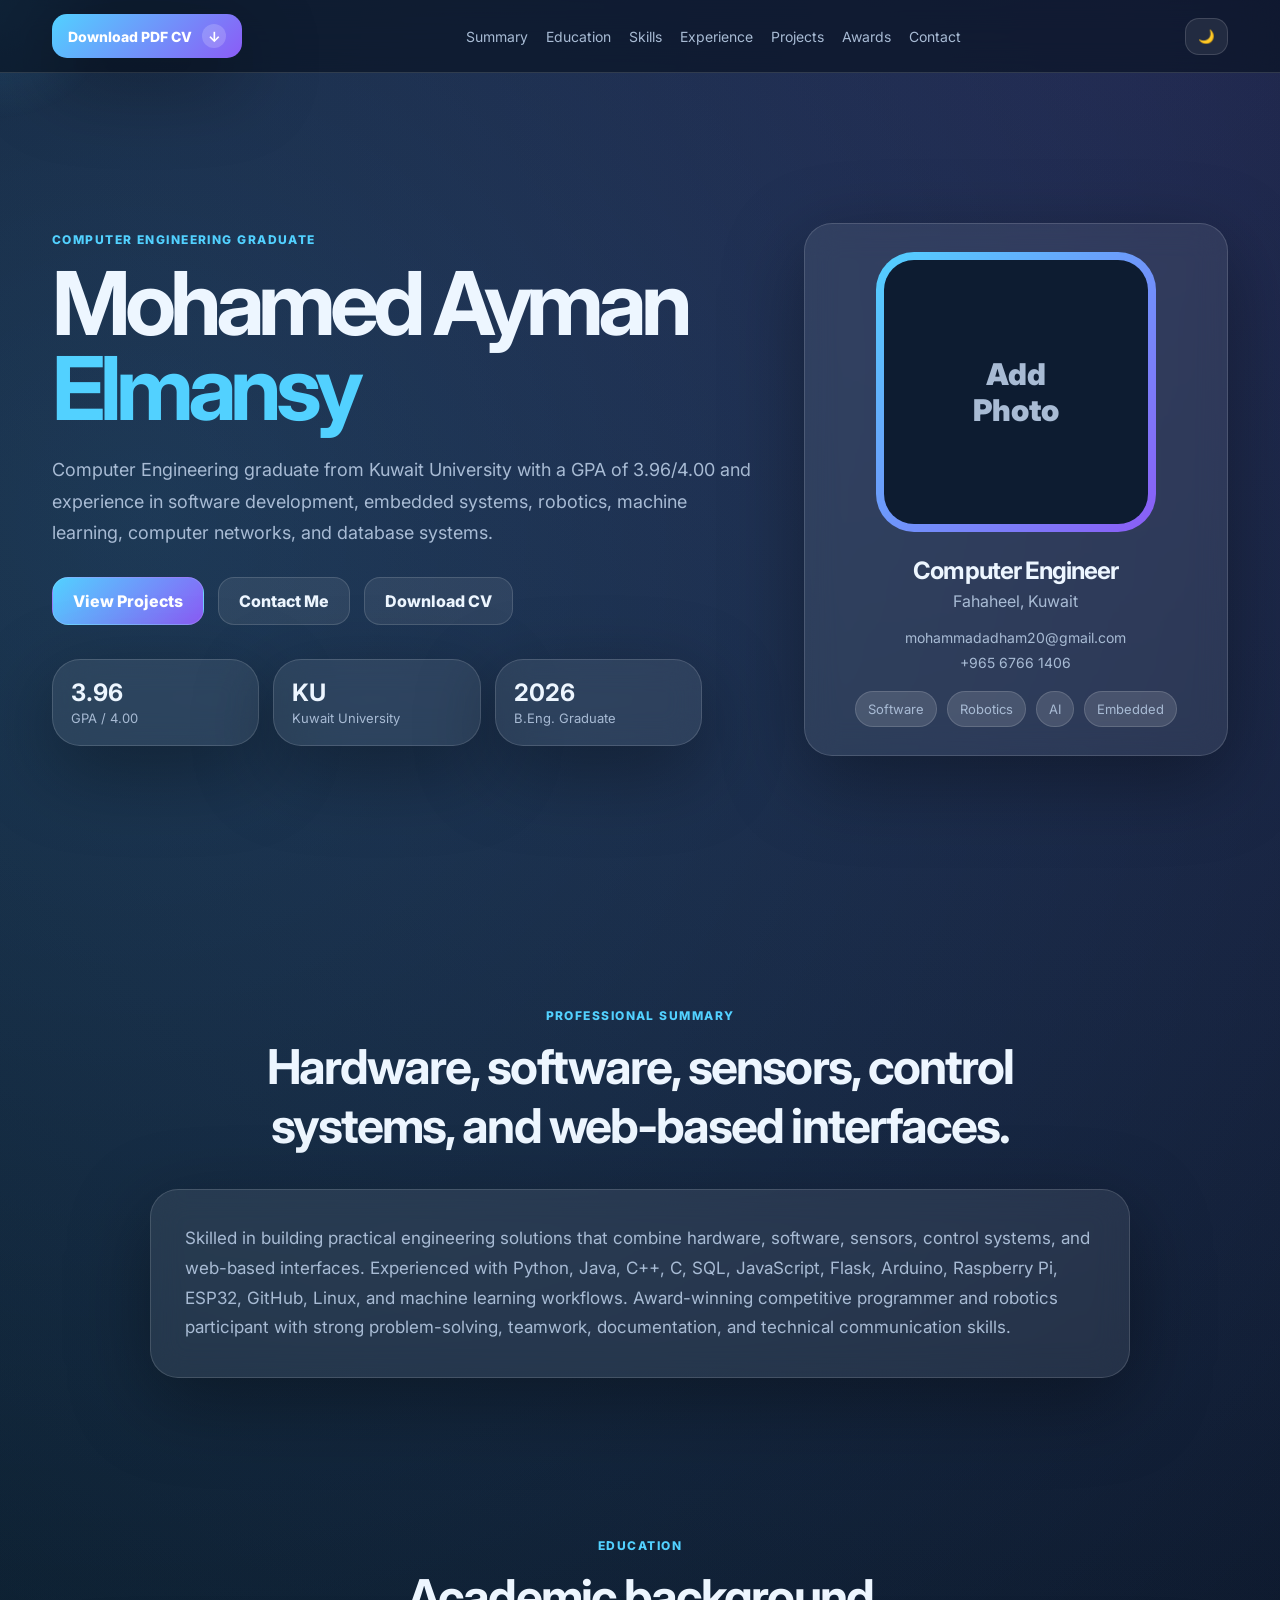
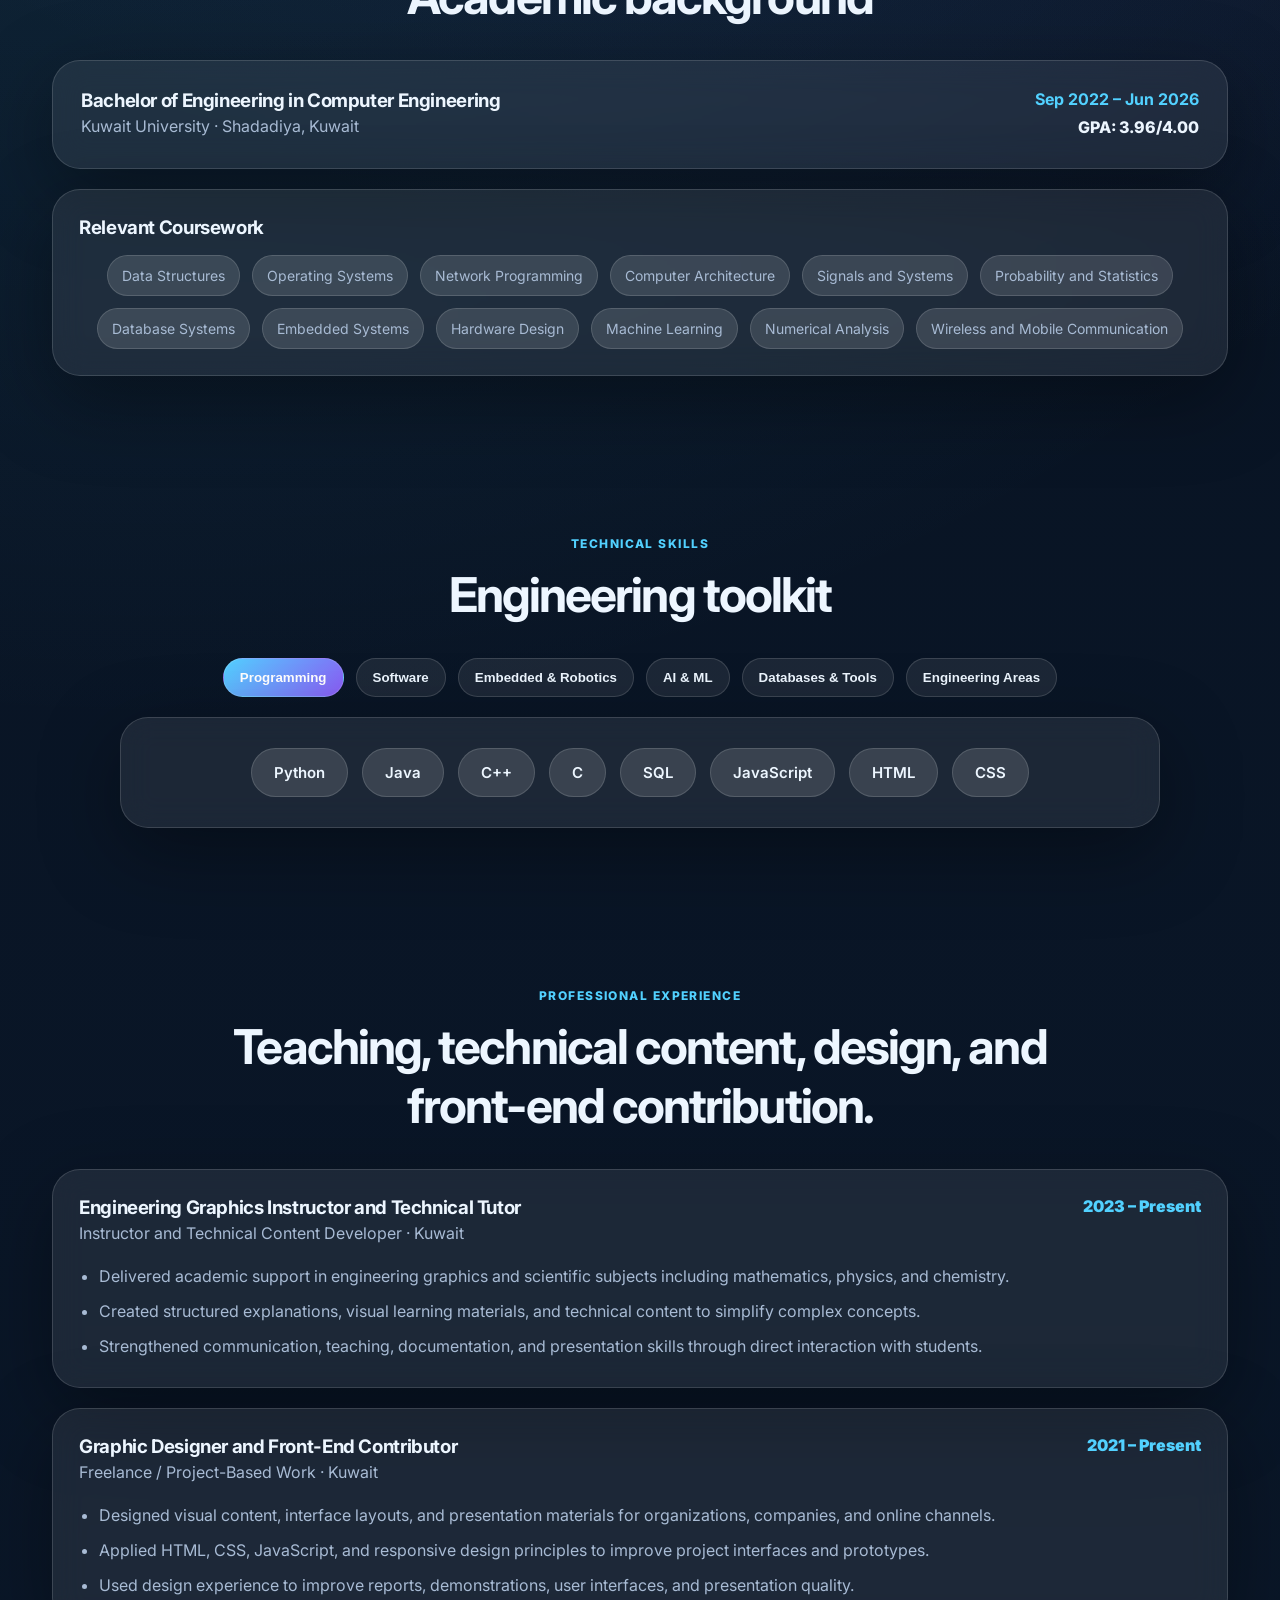
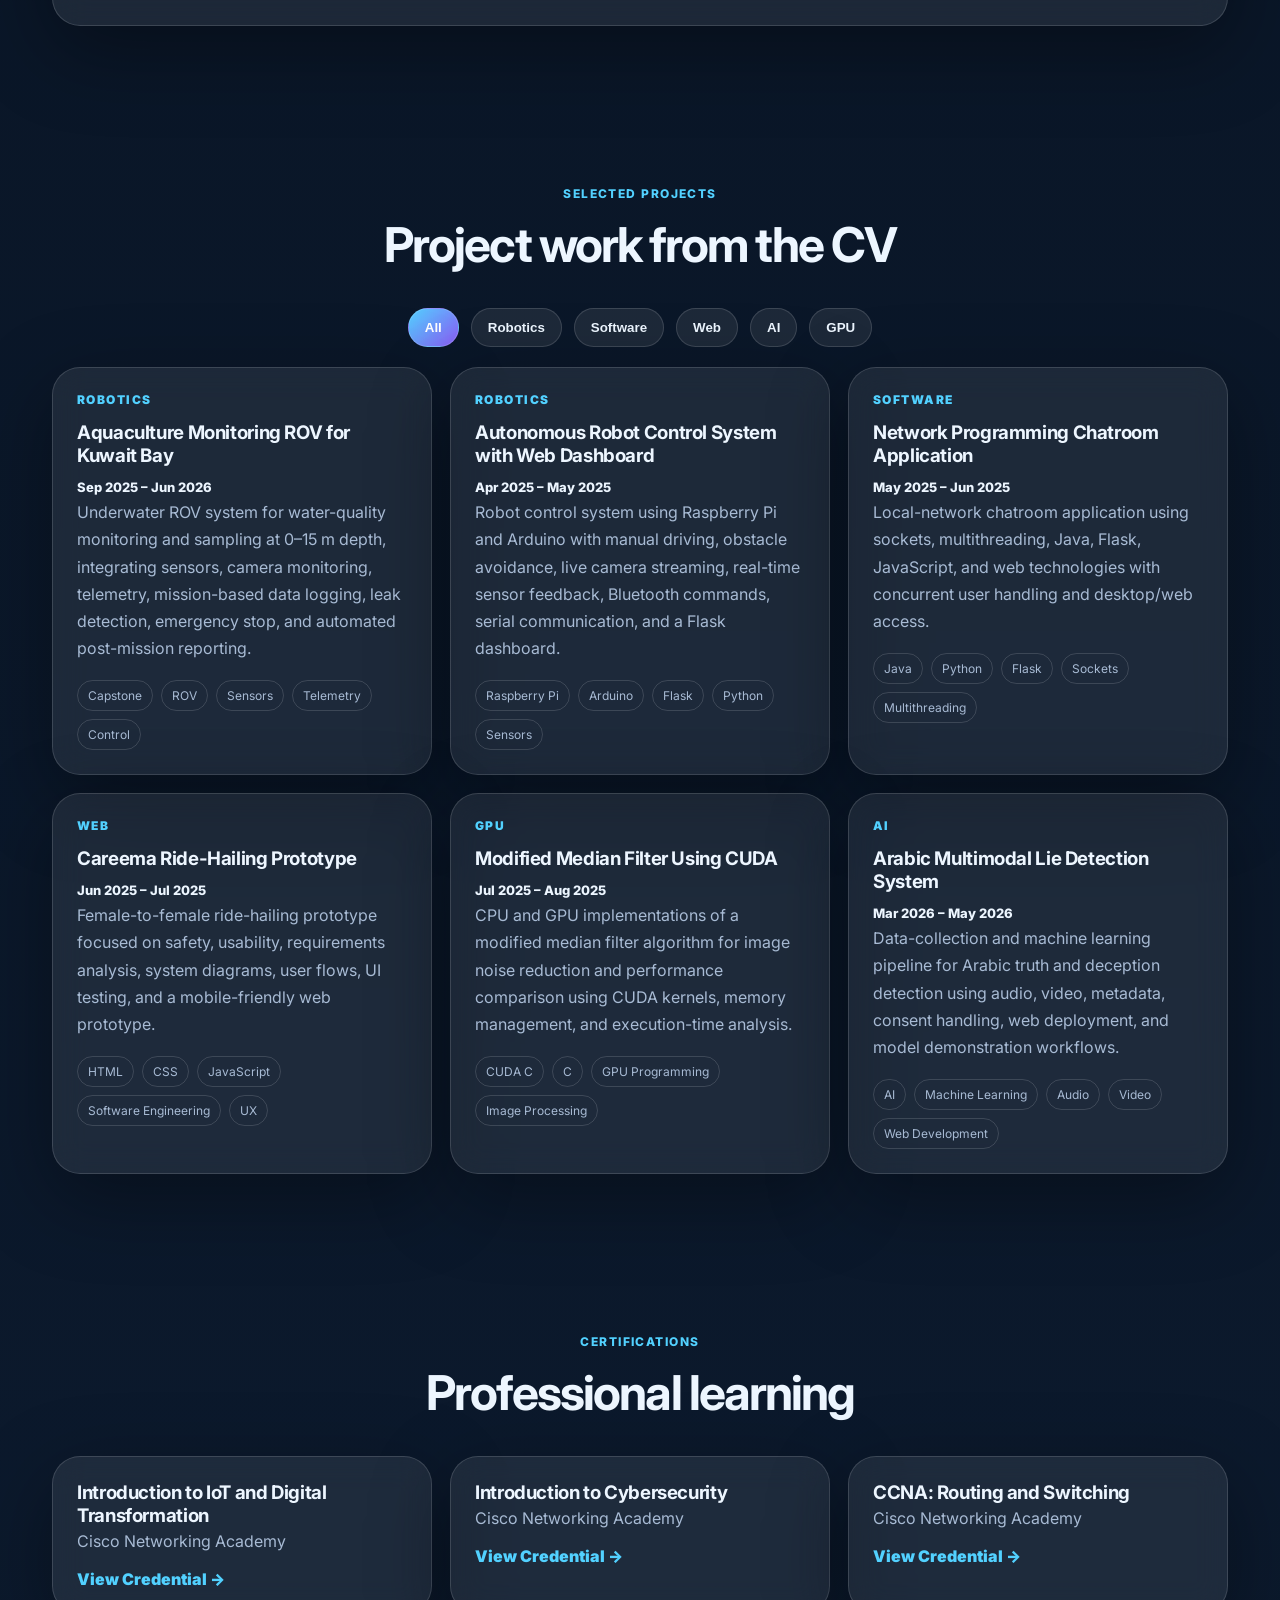
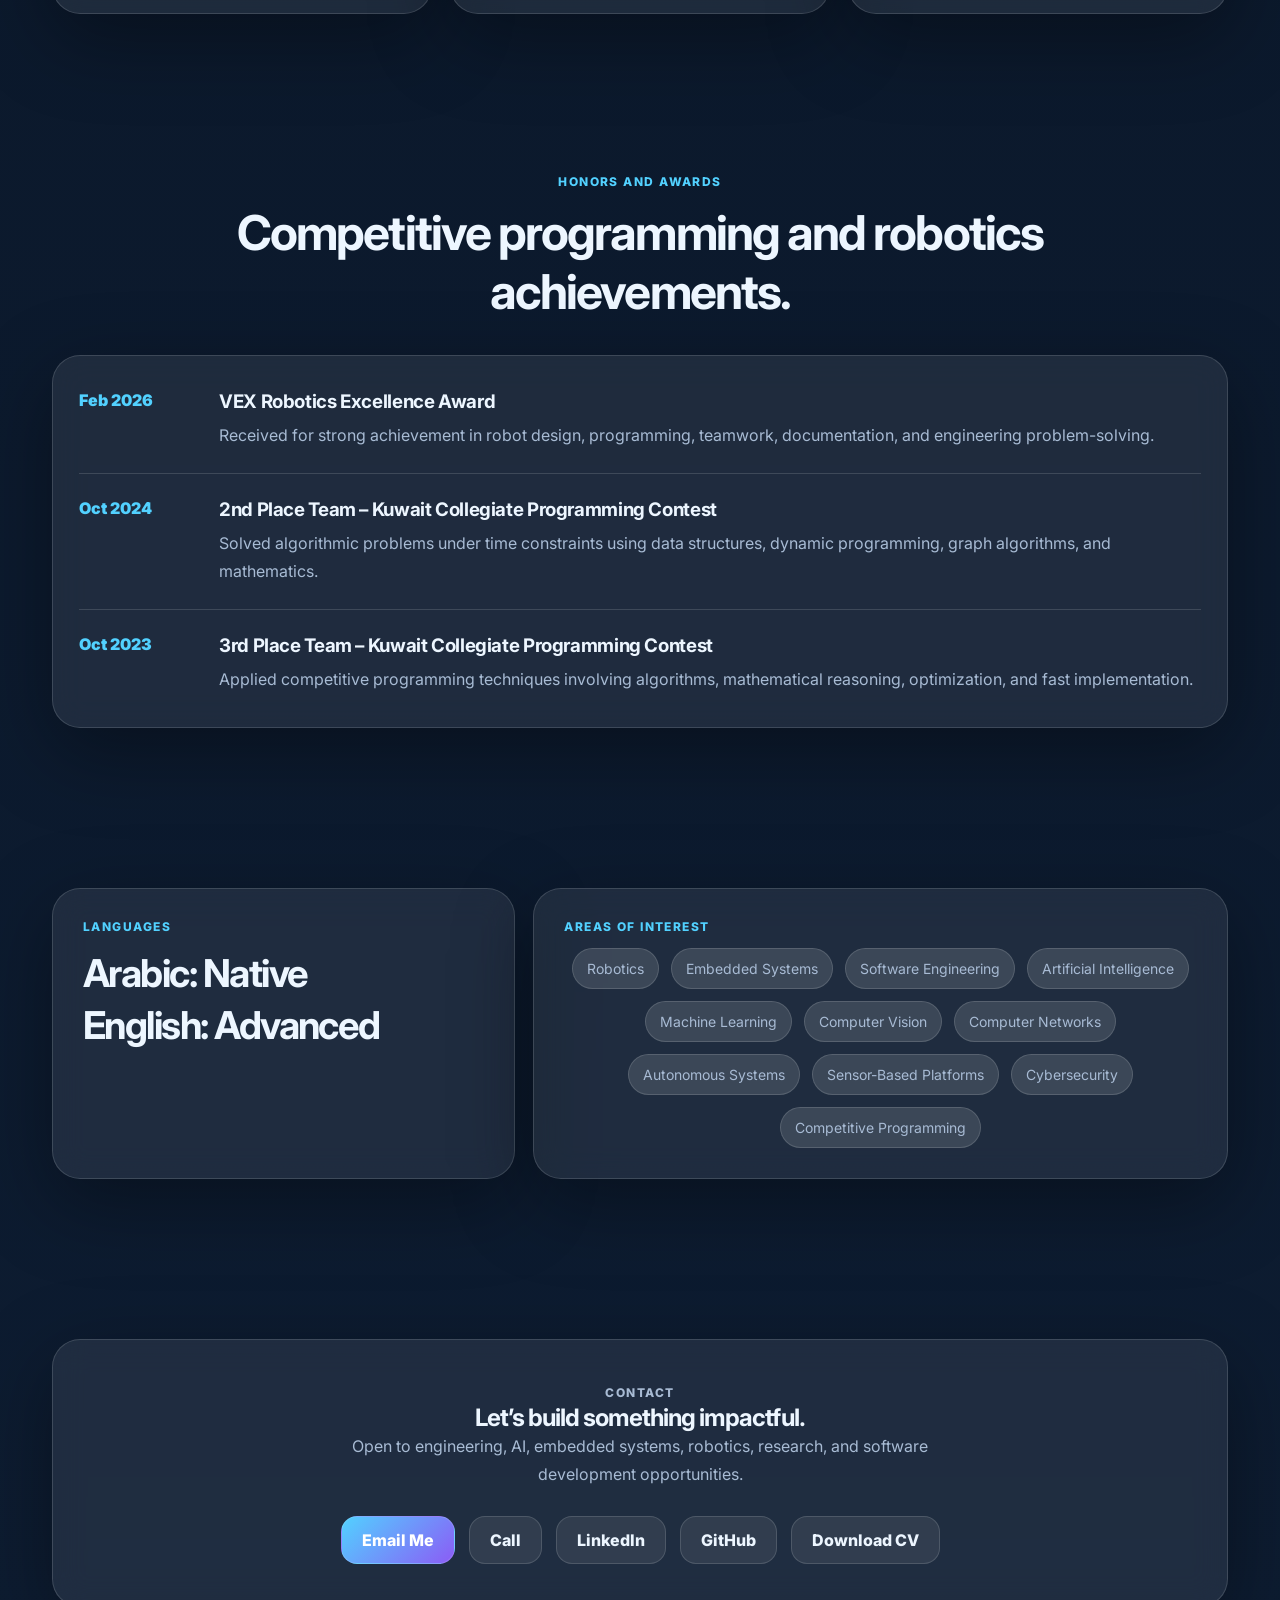
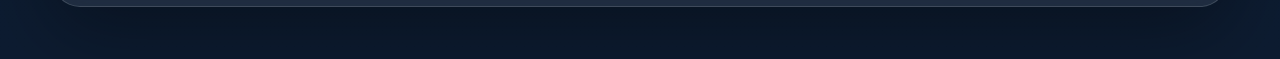
==== index.html @ 87b53164 "Add files via upload" ====
<!DOCTYPE html>
<html lang="en">
<head>
  <meta charset="UTF-8" />
  <meta name="viewport" content="width=device-width, initial-scale=1.0" />
  <title>Mohamed Ayman Elmansy | Computer Engineering Graduate</title>
  <meta name="description" content="Professional interactive CV website for Mohamed Ayman Elmansy, Computer Engineering Graduate from Kuwait University." />
  <link rel="preconnect" href="https://fonts.googleapis.com">
  <link rel="preconnect" href="https://fonts.gstatic.com" crossorigin>
  <link href="https://fonts.googleapis.com/css2?family=Inter:wght@400;500;600;700;800;900&display=swap" rel="stylesheet">
  <link rel="stylesheet" href="style.css" />
</head>
<body>
  <div class="cursor-glow" id="cursorGlow"></div>

  <header class="site-header" id="top">
    <nav class="navbar">
      <a class="download-cv top-download" href="assets/Mohamed_Ayman_Elmansy_CV.pdf" download>
        <span>Download PDF CV</span>
        <strong>↓</strong>
      </a>

      <button class="menu-toggle" id="menuToggle" aria-label="Toggle navigation">☰</button>

      <div class="nav-links" id="navLinks">
        <a href="#about">Summary</a>
        <a href="#education">Education</a>
        <a href="#skills">Skills</a>
        <a href="#experience">Experience</a>
        <a href="#projects">Projects</a>
        <a href="#awards">Awards</a>
        <a href="#contact">Contact</a>
      </div>

      <button class="theme-toggle" id="themeToggle" aria-label="Toggle theme">🌙</button>
    </nav>
  </header>

  <main>
    <section class="hero section">
      <div class="hero-content reveal">
        <p class="eyebrow">Computer Engineering Graduate</p>
        <h1>Mohamed Ayman<br><span>Elmansy</span></h1>
        <p class="hero-text">
          Computer Engineering graduate from Kuwait University with a GPA of 3.96/4.00 and experience in software development,
          embedded systems, robotics, machine learning, computer networks, and database systems.
        </p>

        <div class="hero-actions">
          <a class="btn primary" href="#projects">View Projects</a>
          <a class="btn secondary" href="#contact">Contact Me</a>
          <a class="btn secondary" href="assets/Mohamed_Ayman_Elmansy_CV.pdf" download>Download CV</a>
        </div>

        <div class="hero-stats">
          <div><strong>3.96</strong><span>GPA / 4.00</span></div>
          <div><strong>KU</strong><span>Kuwait University</span></div>
          <div><strong>2026</strong><span>B.Eng. Graduate</span></div>
        </div>
      </div>

      <div class="profile-card reveal">
        <div class="photo-frame">
          <img class="profile-photo" src="assets/profile.jpg" alt="Mohamed Ayman Elmansy profile photo" onerror="this.style.display='none'; this.nextElementSibling.style.display='grid';">
          <div class="photo-placeholder">Add<br>Photo</div>
        </div>

        <h2>Computer Engineer</h2>
        <p>Fahaheel, Kuwait</p>

        <div class="quick-contact">
          <a href="mailto:mohammadadham20@gmail.com">mohammadadham20@gmail.com</a>
          <a href="tel:+96567661406">+965 6766 1406</a>
        </div>

        <div class="profile-tags">
          <span>Software</span><span>Robotics</span><span>AI</span><span>Embedded</span>
        </div>
      </div>
    </section>

    <section class="section about" id="about">
      <div class="section-heading reveal">
        <p class="eyebrow">Professional Summary</p>
        <h2>Hardware, software, sensors, control systems, and web-based interfaces.</h2>
      </div>

      <div class="summary-card reveal">
        <p>
          Skilled in building practical engineering solutions that combine hardware, software, sensors, control systems,
          and web-based interfaces. Experienced with Python, Java, C++, C, SQL, JavaScript, Flask, Arduino,
          Raspberry Pi, ESP32, GitHub, Linux, and machine learning workflows. Award-winning competitive programmer
          and robotics participant with strong problem-solving, teamwork, documentation, and technical communication skills.
        </p>
      </div>
    </section>

    <section class="section education" id="education">
      <div class="section-heading reveal">
        <p class="eyebrow">Education</p>
        <h2>Academic background</h2>
      </div>

      <div class="education-card reveal">
        <div>
          <h3>Bachelor of Engineering in Computer Engineering</h3>
          <p>Kuwait University · Shadadiya, Kuwait</p>
        </div>
        <div class="education-meta">
          <strong>Sep 2022 – Jun 2026</strong>
          <span>GPA: 3.96/4.00</span>
        </div>
      </div>

      <div class="coursework reveal">
        <h3>Relevant Coursework</h3>
        <div class="coursework-grid">
          <span>Data Structures</span>
          <span>Operating Systems</span>
          <span>Network Programming</span>
          <span>Computer Architecture</span>
          <span>Signals and Systems</span>
          <span>Probability and Statistics</span>
          <span>Database Systems</span>
          <span>Embedded Systems</span>
          <span>Hardware Design</span>
          <span>Machine Learning</span>
          <span>Numerical Analysis</span>
          <span>Wireless and Mobile Communication</span>
        </div>
      </div>
    </section>

    <section class="section skills" id="skills">
      <div class="section-heading reveal">
        <p class="eyebrow">Technical Skills</p>
        <h2>Engineering toolkit</h2>
      </div>

      <div class="skill-tabs reveal">
        <button class="tab active" data-tab="programming">Programming</button>
        <button class="tab" data-tab="software">Software</button>
        <button class="tab" data-tab="embedded">Embedded & Robotics</button>
        <button class="tab" data-tab="ai">AI & ML</button>
        <button class="tab" data-tab="tools">Databases & Tools</button>
        <button class="tab" data-tab="areas">Engineering Areas</button>
      </div>

      <div class="skills-panel reveal" id="skillsPanel"></div>
    </section>

    <section class="section experience" id="experience">
      <div class="section-heading reveal">
        <p class="eyebrow">Professional Experience</p>
        <h2>Teaching, technical content, design, and front-end contribution.</h2>
      </div>

      <div class="experience-grid">
        <article class="experience-card reveal">
          <div class="card-head">
            <div>
              <h3>Engineering Graphics Instructor and Technical Tutor</h3>
              <p>Instructor and Technical Content Developer · Kuwait</p>
            </div>
            <span>2023 – Present</span>
          </div>
          <ul>
            <li>Delivered academic support in engineering graphics and scientific subjects including mathematics, physics, and chemistry.</li>
            <li>Created structured explanations, visual learning materials, and technical content to simplify complex concepts.</li>
            <li>Strengthened communication, teaching, documentation, and presentation skills through direct interaction with students.</li>
          </ul>
        </article>

        <article class="experience-card reveal">
          <div class="card-head">
            <div>
              <h3>Graphic Designer and Front-End Contributor</h3>
              <p>Freelance / Project-Based Work · Kuwait</p>
            </div>
            <span>2021 – Present</span>
          </div>
          <ul>
            <li>Designed visual content, interface layouts, and presentation materials for organizations, companies, and online channels.</li>
            <li>Applied HTML, CSS, JavaScript, and responsive design principles to improve project interfaces and prototypes.</li>
            <li>Used design experience to improve reports, demonstrations, user interfaces, and presentation quality.</li>
          </ul>
        </article>
      </div>
    </section>

    <section class="section projects" id="projects">
      <div class="section-heading reveal">
        <p class="eyebrow">Selected Projects</p>
        <h2>Project work from the CV</h2>
      </div>

      <div class="filter-buttons reveal">
        <button class="filter active" data-filter="all">All</button>
        <button class="filter" data-filter="robotics">Robotics</button>
        <button class="filter" data-filter="software">Software</button>
        <button class="filter" data-filter="web">Web</button>
        <button class="filter" data-filter="ai">AI</button>
        <button class="filter" data-filter="gpu">GPU</button>
      </div>

      <div class="project-grid" id="projectGrid"></div>
    </section>

    <section class="section certifications" id="certifications">
      <div class="section-heading reveal">
        <p class="eyebrow">Certifications</p>
        <h2>Professional learning</h2>
      </div>

      <div class="cert-grid reveal">
        <a class="cert-card" href="https://www.credly.com/badges/b5041375-f8a5-4c40-9963-801c50849555" target="_blank" rel="noreferrer">
          <h3>Introduction to IoT and Digital Transformation</h3>
          <p>Cisco Networking Academy</p>
          <span>View Credential →</span>
        </a>
        <a class="cert-card" href="https://www.credly.com/badges/f31b03eb-e6d4-4bb1-b636-af145f18b319" target="_blank" rel="noreferrer">
          <h3>Introduction to Cybersecurity</h3>
          <p>Cisco Networking Academy</p>
          <span>View Credential →</span>
        </a>
        <a class="cert-card" href="https://www.credly.com/badges/4e2a3f66-a6fa-4da5-ba14-585c56ed888c" target="_blank" rel="noreferrer">
          <h3>CCNA: Routing and Switching</h3>
          <p>Cisco Networking Academy</p>
          <span>View Credential →</span>
        </a>
      </div>
    </section>

    <section class="section awards" id="awards">
      <div class="section-heading reveal">
        <p class="eyebrow">Honors and Awards</p>
        <h2>Competitive programming and robotics achievements.</h2>
      </div>

      <div class="timeline reveal">
        <div class="timeline-item">
          <span>Feb 2026</span>
          <div>
            <h3>VEX Robotics Excellence Award</h3>
            <p>Received for strong achievement in robot design, programming, teamwork, documentation, and engineering problem-solving.</p>
          </div>
        </div>
        <div class="timeline-item">
          <span>Oct 2024</span>
          <div>
            <h3>2nd Place Team – Kuwait Collegiate Programming Contest</h3>
            <p>Solved algorithmic problems under time constraints using data structures, dynamic programming, graph algorithms, and mathematics.</p>
          </div>
        </div>
        <div class="timeline-item">
          <span>Oct 2023</span>
          <div>
            <h3>3rd Place Team – Kuwait Collegiate Programming Contest</h3>
            <p>Applied competitive programming techniques involving algorithms, mathematical reasoning, optimization, and fast implementation.</p>
          </div>
        </div>
      </div>
    </section>

    <section class="section extras" id="extras">
      <div class="extras-grid">
        <div class="extra-card reveal">
          <p class="eyebrow">Languages</p>
          <h2>Arabic: Native<br>English: Advanced</h2>
        </div>
        <div class="extra-card reveal">
          <p class="eyebrow">Areas of Interest</p>
          <div class="interest-list">
            <span>Robotics</span>
            <span>Embedded Systems</span>
            <span>Software Engineering</span>
            <span>Artificial Intelligence</span>
            <span>Machine Learning</span>
            <span>Computer Vision</span>
            <span>Computer Networks</span>
            <span>Autonomous Systems</span>
            <span>Sensor-Based Platforms</span>
            <span>Cybersecurity</span>
            <span>Competitive Programming</span>
          </div>
        </div>
      </div>
    </section>

    <section class="section contact" id="contact">
      <div class="contact-card reveal">
        <p class="eyebrow">Contact</p>
        <h2>Let’s build something impactful.</h2>
        <p>Open to engineering, AI, embedded systems, robotics, research, and software development opportunities.</p>
        <div class="contact-actions">
          <a class="btn primary" href="mailto:mohammadadham20@gmail.com">Email Me</a>
          <a class="btn secondary" href="tel:+96567661404">Call</a>
          <a class="btn secondary" href="https://www.linkedin.com/in/mo-elmansy/" target="_blank" rel="noreferrer">LinkedIn</a>
          <a class="btn secondary" href="https://github.com/momansy/" target="_blank" rel="noreferrer">GitHub</a>
          <a class="btn secondary" href="assets/Mohamed_Ayman_Elmansy_CV.pdf" download>Download CV</a>
        </div>
      </div>
    </section>
  </main>

  <button class="back-to-top" id="backToTop" aria-label="Back to top">↑</button>
  <script src="script.js"></script>
</body>
</html>
---- style.css ----
:root {
  --bg: #07111f;
  --bg-soft: #0d1c31;
  --card: rgba(255, 255, 255, 0.08);
  --card-strong: rgba(255, 255, 255, 0.13);
  --text: #edf6ff;
  --muted: #a8bbd4;
  --accent: #52d1ff;
  --accent-2: #8b5cf6;
  --line: rgba(255, 255, 255, 0.14);
  --shadow: 0 24px 80px rgba(0, 0, 0, 0.35);
}

[data-theme="light"] {
  --bg: #f4f8ff;
  --bg-soft: #ffffff;
  --card: rgba(255, 255, 255, 0.82);
  --card-strong: rgba(255, 255, 255, 0.98);
  --text: #0a1728;
  --muted: #52637c;
  --accent: #1769aa;
  --accent-2: #5f4ee6;
  --line: rgba(10, 23, 40, 0.12);
  --shadow: 0 24px 70px rgba(13, 33, 61, 0.12);
}

* { box-sizing: border-box; margin: 0; padding: 0; }
html { scroll-behavior: smooth; }
body {
  font-family: Inter, system-ui, -apple-system, BlinkMacSystemFont, "Segoe UI", sans-serif;
  color: var(--text);
  background:
    radial-gradient(circle at 12% 8%, rgba(82, 209, 255, 0.18), transparent 30%),
    radial-gradient(circle at 88% 0%, rgba(139, 92, 246, 0.18), transparent 30%),
    linear-gradient(180deg, var(--bg), var(--bg-soft));
  min-height: 100vh;
  overflow-x: hidden;
}

a { color: inherit; text-decoration: none; }
ul { list-style-position: outside; padding-left: 20px; }

.cursor-glow {
  position: fixed;
  width: 260px;
  height: 260px;
  background: radial-gradient(circle, rgba(82, 209, 255, 0.16), transparent 65%);
  pointer-events: none;
  transform: translate(-50%, -50%);
  z-index: 0;
  opacity: 0.8;
}

.site-header {
  position: fixed;
  width: 100%;
  top: 0;
  z-index: 20;
  backdrop-filter: blur(18px);
  border-bottom: 1px solid var(--line);
  background: rgba(7, 17, 31, 0.62);
}
[data-theme="light"] .site-header { background: rgba(245, 248, 255, 0.82); }

.navbar {
  max-width: 1220px;
  margin: auto;
  padding: 14px 22px;
  display: flex;
  align-items: center;
  justify-content: space-between;
  gap: 16px;
}

.download-cv {
  display: inline-flex;
  align-items: center;
  gap: 10px;
  min-height: 44px;
  padding: 0 16px;
  border-radius: 15px;
  background: linear-gradient(135deg, var(--accent), var(--accent-2));
  color: white;
  font-size: 14px;
  font-weight: 800;
  box-shadow: var(--shadow);
}
.download-cv strong {
  width: 24px;
  height: 24px;
  display: grid;
  place-items: center;
  border-radius: 999px;
  background: rgba(255,255,255,0.18);
}

.nav-links {
  display: flex;
  align-items: center;
  justify-content: center;
  gap: 18px;
  font-size: 14px;
  color: var(--muted);
}
.nav-links a { transition: 0.22s ease; }
.nav-links a:hover { color: var(--text); }

.theme-toggle, .menu-toggle {
  border: 1px solid var(--line);
  color: var(--text);
  background: var(--card);
  border-radius: 14px;
  padding: 10px 12px;
  cursor: pointer;
}
.menu-toggle { display: none; }

.section {
  max-width: 1220px;
  margin: auto;
  padding: 108px 22px 52px;
  position: relative;
  z-index: 1;
}
.hero {
  min-height: 100vh;
  display: grid;
  grid-template-columns: 1.25fr 0.75fr;
  align-items: center;
  gap: 44px;
  padding-top: 130px;
}

.eyebrow {
  color: var(--accent);
  font-weight: 800;
  letter-spacing: 0.12em;
  text-transform: uppercase;
  font-size: 12px;
  margin-bottom: 14px;
}

h1 {
  font-size: clamp(46px, 7vw, 88px);
  line-height: 0.96;
  letter-spacing: -0.07em;
  margin-bottom: 24px;
}
h1 span { color: var(--accent); }
h2 { letter-spacing: -0.04em; }
h3 { letter-spacing: -0.02em; }

.hero-text, .summary-card p, .timeline p, .contact-card p, .cert-card p, .education-card p, .experience-card p {
  color: var(--muted);
  line-height: 1.75;
}
.hero-text { max-width: 720px; font-size: 18px; }

.hero-actions, .contact-actions {
  display: flex;
  flex-wrap: wrap;
  gap: 14px;
  margin-top: 28px;
}

.btn {
  display: inline-flex;
  align-items: center;
  justify-content: center;
  min-height: 48px;
  padding: 0 20px;
  border-radius: 16px;
  font-weight: 800;
  border: 1px solid var(--line);
  transition: 0.25s ease;
}
.btn:hover { transform: translateY(-3px); }
.btn.primary { background: linear-gradient(135deg, var(--accent), var(--accent-2)); color: white; }
.btn.secondary { background: var(--card); }

.hero-stats {
  display: grid;
  grid-template-columns: repeat(3, 1fr);
  gap: 14px;
  margin-top: 34px;
  max-width: 650px;
}

.hero-stats div,
.profile-card,
.summary-card,
.skills-panel,
.project-card,
.timeline,
.cert-card,
.contact-card,
.education-card,
.coursework,
.experience-card,
.extra-card {
  background: var(--card);
  border: 1px solid var(--line);
  border-radius: 28px;
  box-shadow: var(--shadow);
  backdrop-filter: blur(16px);
}

.hero-stats div { padding: 18px; }
.hero-stats strong { display: block; font-size: 24px; }
.hero-stats span { color: var(--muted); font-size: 13px; }

.profile-card {
  padding: 28px;
  text-align: center;
  transform-style: preserve-3d;
}
.photo-frame {
  width: min(100%, 280px);
  aspect-ratio: 1;
  margin: 0 auto 24px;
  border-radius: 38px;
  padding: 8px;
  background: linear-gradient(135deg, var(--accent), var(--accent-2));
  overflow: hidden;
  position: relative;
}
.profile-photo {
  width: 100%;
  height: 100%;
  border-radius: 30px;
  object-fit: cover;
  object-position: center;
  display: block;
}
.photo-placeholder {
  width: 100%;
  height: 100%;
  border-radius: 30px;
  display: none;
  place-items: center;
  background: var(--bg-soft);
  color: var(--muted);
  font-weight: 900;
  font-size: 30px;
}
.profile-card h2 { margin-bottom: 6px; }
.profile-card > p { color: var(--muted); }

.quick-contact {
  margin-top: 18px;
  display: grid;
  gap: 8px;
  color: var(--muted);
  font-size: 14px;
}
.quick-contact a:hover { color: var(--text); }

.profile-tags {
  display: flex;
  flex-wrap: wrap;
  justify-content: center;
  gap: 10px;
  margin-top: 20px;
}
.profile-tags span {
  padding: 9px 12px;
  border-radius: 999px;
  background: var(--card-strong);
  border: 1px solid var(--line);
  color: var(--muted);
  font-size: 13px;
}

.section-heading {
  max-width: 820px;
  margin: 0 auto 34px;
  text-align: center;
}
.section-heading h2 { font-size: clamp(30px, 4vw, 48px); }

.summary-card {
  padding: 34px;
  max-width: 980px;
  margin: 0 auto;
}
.summary-card p { font-size: 17px; }

.education-card {
  padding: 28px;
  display: grid;
  grid-template-columns: 1fr auto;
  gap: 22px;
  align-items: start;
}
.education-meta {
  text-align: right;
  display: grid;
  gap: 8px;
}
.education-meta strong { color: var(--accent); }
.education-meta span { color: var(--text); font-weight: 800; }

.coursework {
  margin-top: 20px;
  padding: 26px;
}
.coursework h3 { margin-bottom: 16px; }
.coursework-grid, .interest-list {
  display: flex;
  flex-wrap: wrap;
  justify-content: center;
  gap: 12px;
}
.coursework-grid span, .interest-list span {
  padding: 11px 14px;
  border-radius: 999px;
  background: var(--card-strong);
  border: 1px solid var(--line);
  color: var(--muted);
  font-size: 14px;
}

.skill-tabs, .filter-buttons {
  display: flex;
  gap: 12px;
  flex-wrap: wrap;
  justify-content: center;
  margin-bottom: 20px;
}
.tab, .filter {
  border: 1px solid var(--line);
  background: var(--card);
  color: var(--text);
  border-radius: 999px;
  padding: 11px 16px;
  cursor: pointer;
  font-weight: 800;
  transition: 0.25s ease;
}
.tab:hover, .filter:hover { transform: translateY(-2px); }
.tab.active, .filter.active { background: linear-gradient(135deg, var(--accent), var(--accent-2)); color: white; }

.skills-panel {
  padding: 30px;
  display: flex;
  flex-wrap: wrap;
  justify-content: center;
  align-items: center;
  gap: 14px;
  min-height: auto;
  max-width: 1040px;
  margin: 0 auto;
}
.skill-pill {
  padding: 14px 22px;
  border-radius: 999px;
  background: var(--card-strong);
  border: 1px solid var(--line);
  color: var(--text);
  font-size: 15px;
  font-weight: 600;
  text-align: center;
  white-space: nowrap;
  transition: 0.25s ease;
}
.skill-pill:hover {
  transform: translateY(-3px);
  background: linear-gradient(135deg, rgba(82, 209, 255, 0.18), rgba(139, 92, 246, 0.18));
}

.experience-grid {
  display: grid;
  gap: 20px;
}
.experience-card { padding: 26px; }
.card-head {
  display: grid;
  grid-template-columns: 1fr auto;
  gap: 20px;
  margin-bottom: 16px;
}
.card-head span {
  color: var(--accent);
  font-weight: 900;
  white-space: nowrap;
}
.experience-card li {
  color: var(--muted);
  line-height: 1.7;
  margin-top: 8px;
}

.project-grid {
  display: grid;
  grid-template-columns: repeat(3, 1fr);
  gap: 18px;
}
.project-card {
  padding: 24px;
  transition: 0.25s ease;
  overflow: hidden;
  position: relative;
}
.project-card:hover {
  transform: translateY(-6px);
  background: var(--card-strong);
}
.project-card .category {
  color: var(--accent);
  font-size: 12px;
  text-transform: uppercase;
  letter-spacing: 0.12em;
  font-weight: 900;
  margin-bottom: 14px;
}
.project-card p { color: var(--muted); line-height: 1.7; }
.project-card .period {
  display: inline-flex;
  margin: 12px 0 4px;
  color: var(--text);
  font-weight: 800;
  font-size: 13px;
}
.project-card .tech {
  display: flex;
  flex-wrap: wrap;
  gap: 8px;
  margin-top: 18px;
}
.project-card .tech span {
  font-size: 12px;
  color: var(--muted);
  padding: 7px 10px;
  border-radius: 999px;
  border: 1px solid var(--line);
}

.cert-grid {
  display: grid;
  grid-template-columns: repeat(3, 1fr);
  gap: 18px;
}
.cert-card {
  padding: 24px;
  display: block;
  transition: 0.25s ease;
}
.cert-card:hover {
  transform: translateY(-5px);
  background: var(--card-strong);
}
.cert-card span {
  display: inline-flex;
  color: var(--accent);
  font-weight: 900;
  margin-top: 14px;
}

.timeline { padding: 10px 26px; }
.timeline-item {
  display: grid;
  grid-template-columns: 120px 1fr;
  gap: 20px;
  padding: 24px 0;
  border-bottom: 1px solid var(--line);
}
.timeline-item:last-child { border-bottom: 0; }
.timeline-item > span {
  color: var(--accent);
  font-weight: 900;
}
.timeline h3 { margin-bottom: 8px; }

.extras-grid {
  display: grid;
  grid-template-columns: 0.8fr 1.2fr;
  gap: 18px;
}
.extra-card { padding: 30px; }
.extra-card h2 { line-height: 1.35; font-size: clamp(26px, 3vw, 40px); }

.contact-card {
  padding: 42px;
  text-align: center;
}
.contact-card p {
  max-width: 660px;
  margin: auto;
}
.contact-actions { justify-content: center; }

.back-to-top {
  position: fixed;
  right: 22px;
  bottom: 22px;
  width: 46px;
  height: 46px;
  border-radius: 50%;
  border: 1px solid var(--line);
  background: var(--card-strong);
  color: var(--text);
  cursor: pointer;
  opacity: 0;
  transform: translateY(12px);
  transition: 0.25s ease;
  z-index: 15;
}
.back-to-top.show {
  opacity: 1;
  transform: translateY(0);
}
.reveal {
  opacity: 0;
  transform: translateY(24px);
  transition: 0.7s ease;
}
.reveal.visible {
  opacity: 1;
  transform: translateY(0);
}

@media (max-width: 980px) {
  .menu-toggle { display: block; }
  .nav-links {
    position: absolute;
    top: 76px;
    right: 22px;
    left: 22px;
    display: none;
    flex-direction: column;
    align-items: stretch;
    background: var(--bg-soft);
    border: 1px solid var(--line);
    border-radius: 22px;
    padding: 20px;
  }
  .nav-links.open { display: flex; }
  .hero,
  .project-grid,
  .cert-grid,
  .extras-grid,
  .education-card {
    grid-template-columns: 1fr;
  }
  .hero { padding-top: 142px; }
  .hero-stats { grid-template-columns: 1fr; }
  .education-meta, .card-head { text-align: left; grid-template-columns: 1fr; }
}

@media (max-width: 560px) {
  .section { padding-left: 16px; padding-right: 16px; }
  .top-download span { display: none; }
  .top-download { padding: 0 12px; }
  .timeline-item { grid-template-columns: 1fr; gap: 8px; }
  .contact-card, .summary-card { padding: 28px 18px; }
  .skill-pill { width: 100%; }
}
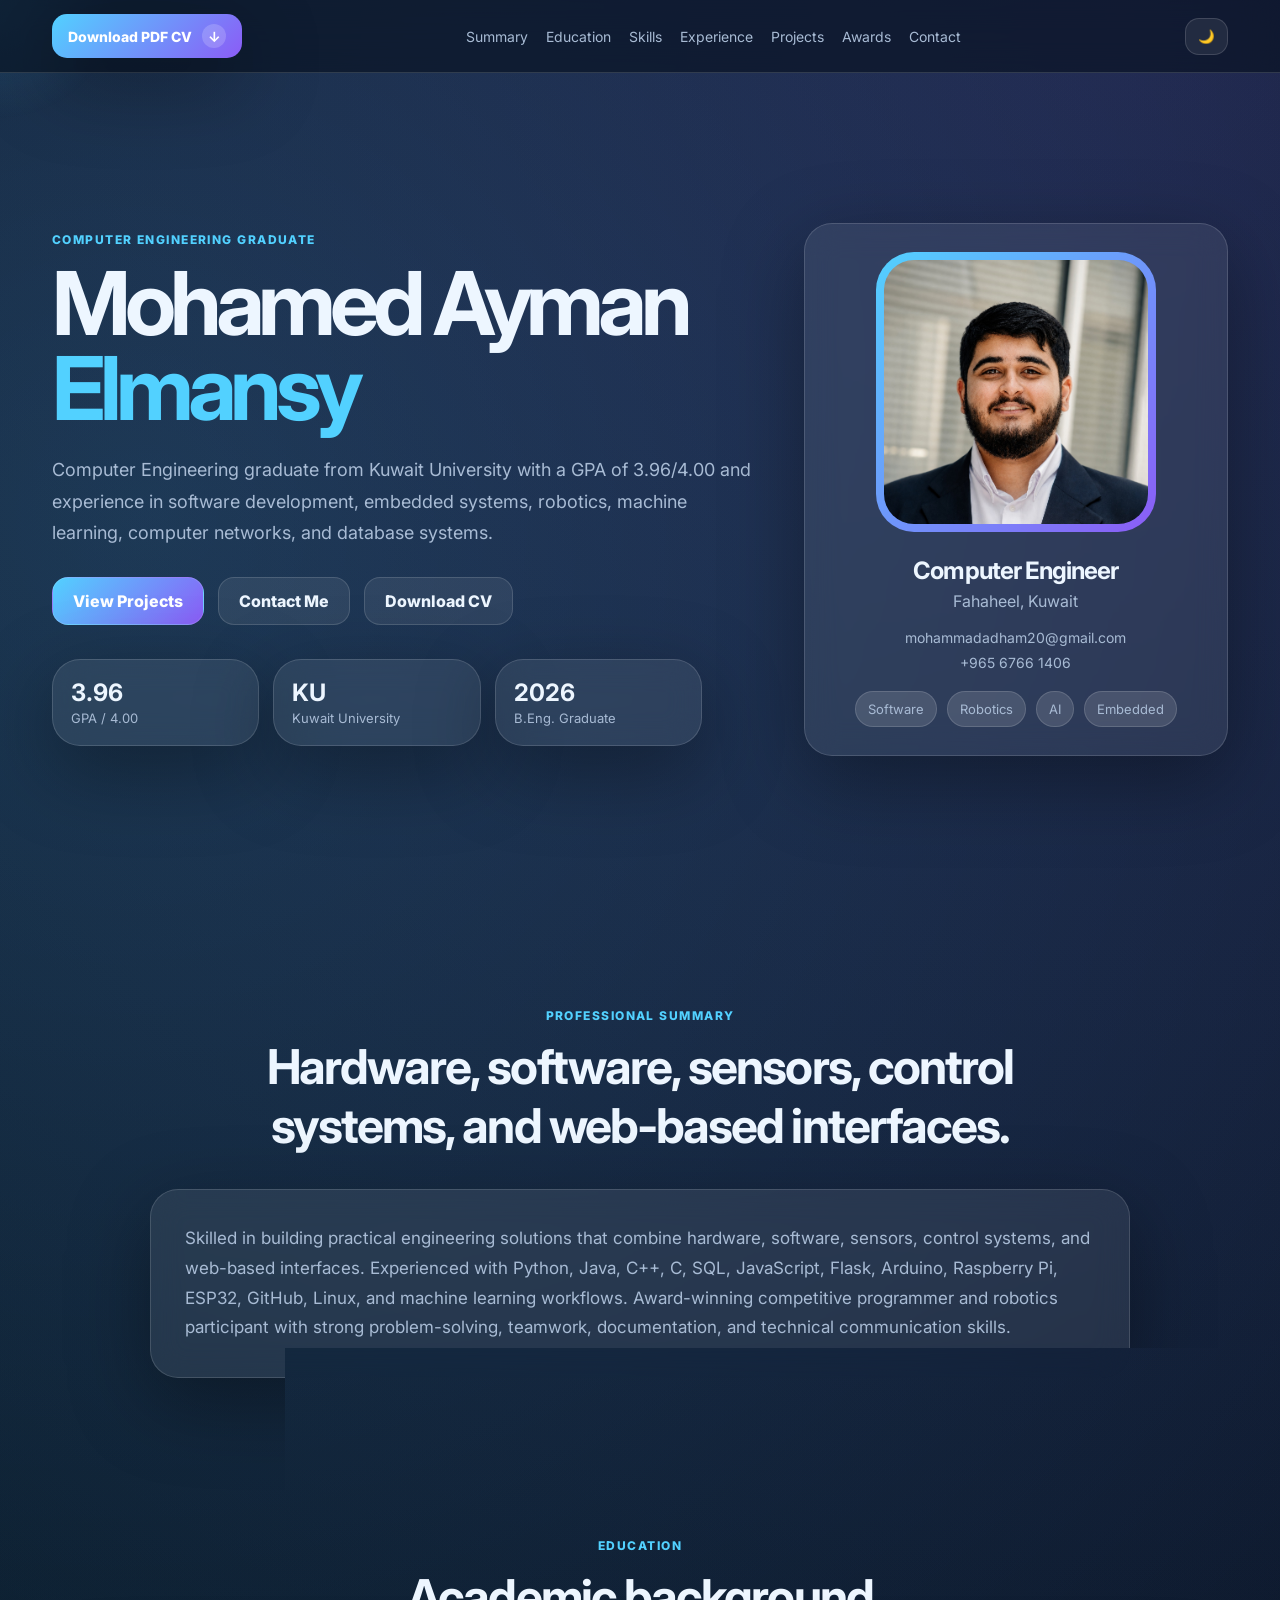
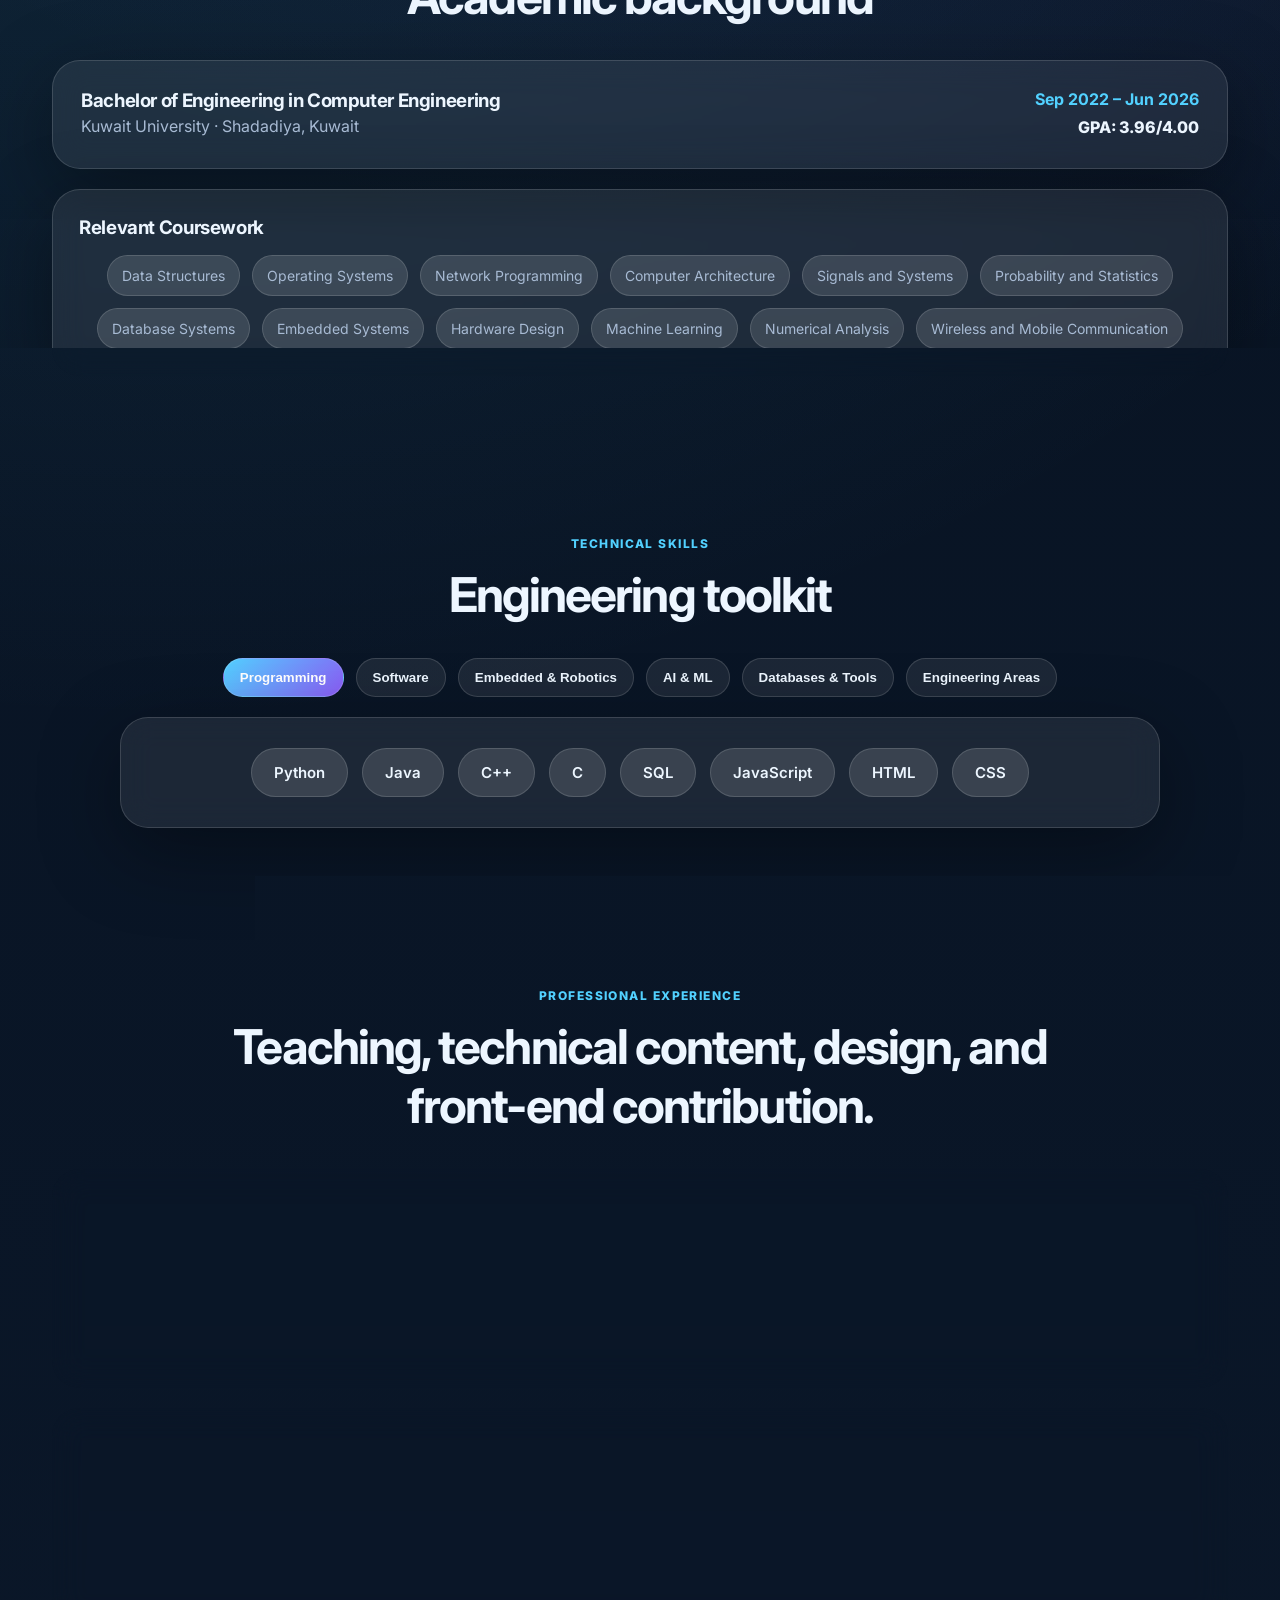
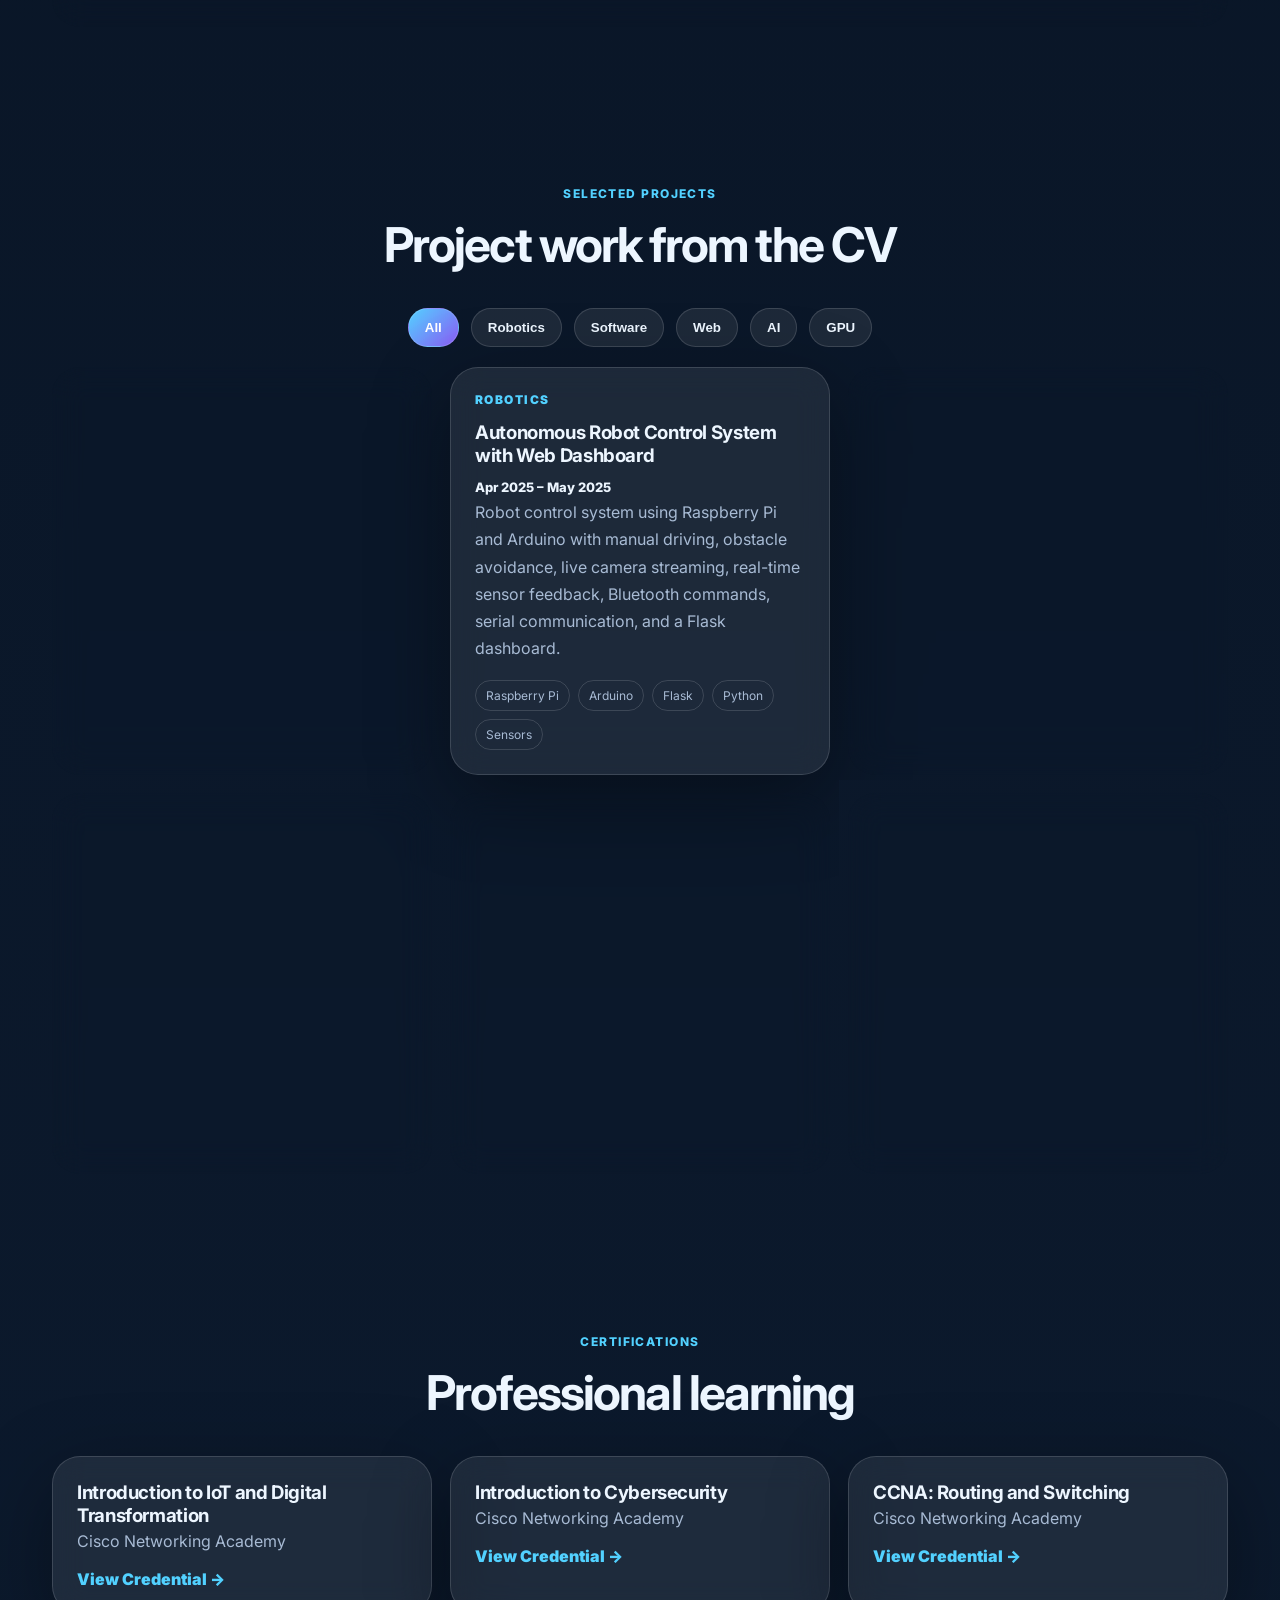
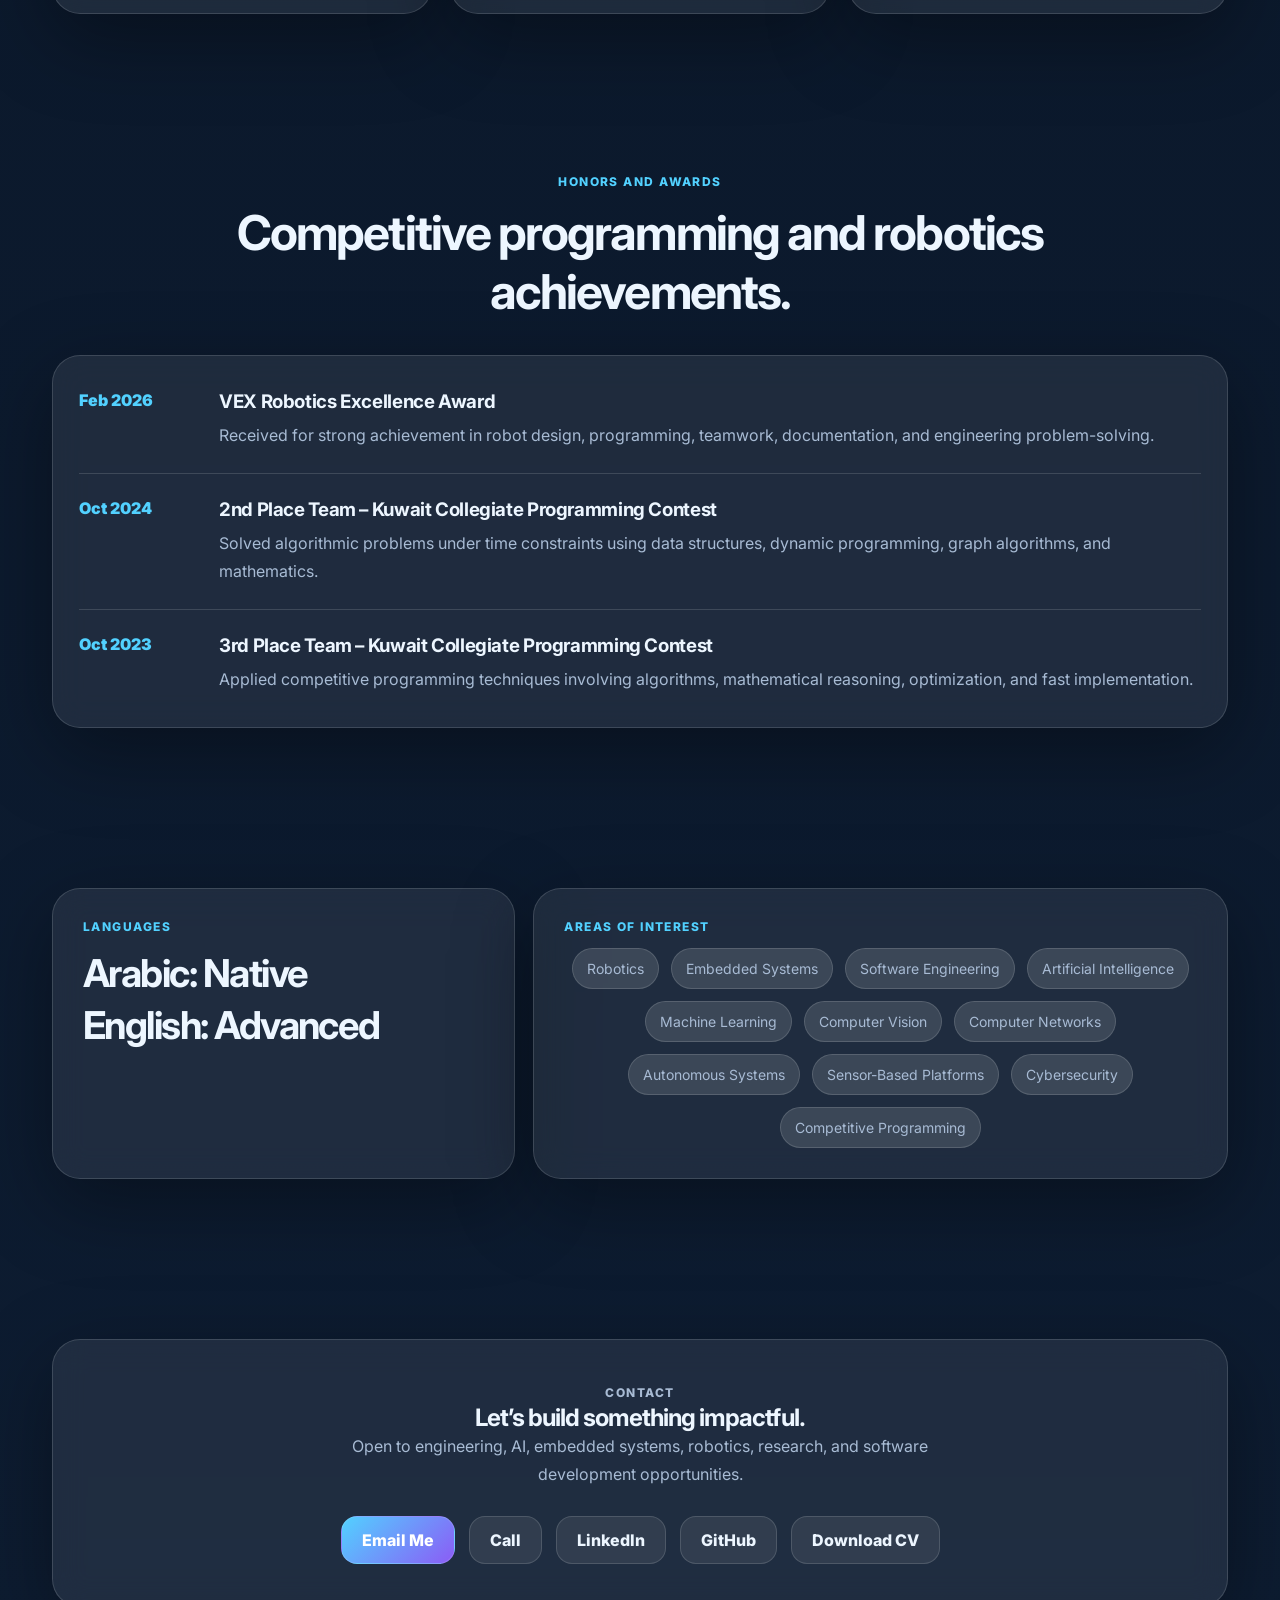
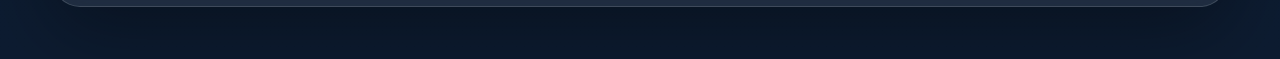
==== commit 82a9eecc: "Update index.html" ====
--- a/index.html
+++ b/index.html
@@ -61,7 +61,7 @@
 
       <div class="profile-card reveal">
         <div class="photo-frame">
-          <img class="profile-photo" src="assets/profile.jpg" alt="Mohamed Ayman Elmansy profile photo" onerror="this.style.display='none'; this.nextElementSibling.style.display='grid';">
+          <img class="profile-photo" src="assets/Profile.jpg" alt="Mohamed Ayman Elmansy profile photo" onerror="this.style.display='none'; this.nextElementSibling.style.display='grid';">
           <div class="photo-placeholder">Add<br>Photo</div>
         </div>
 
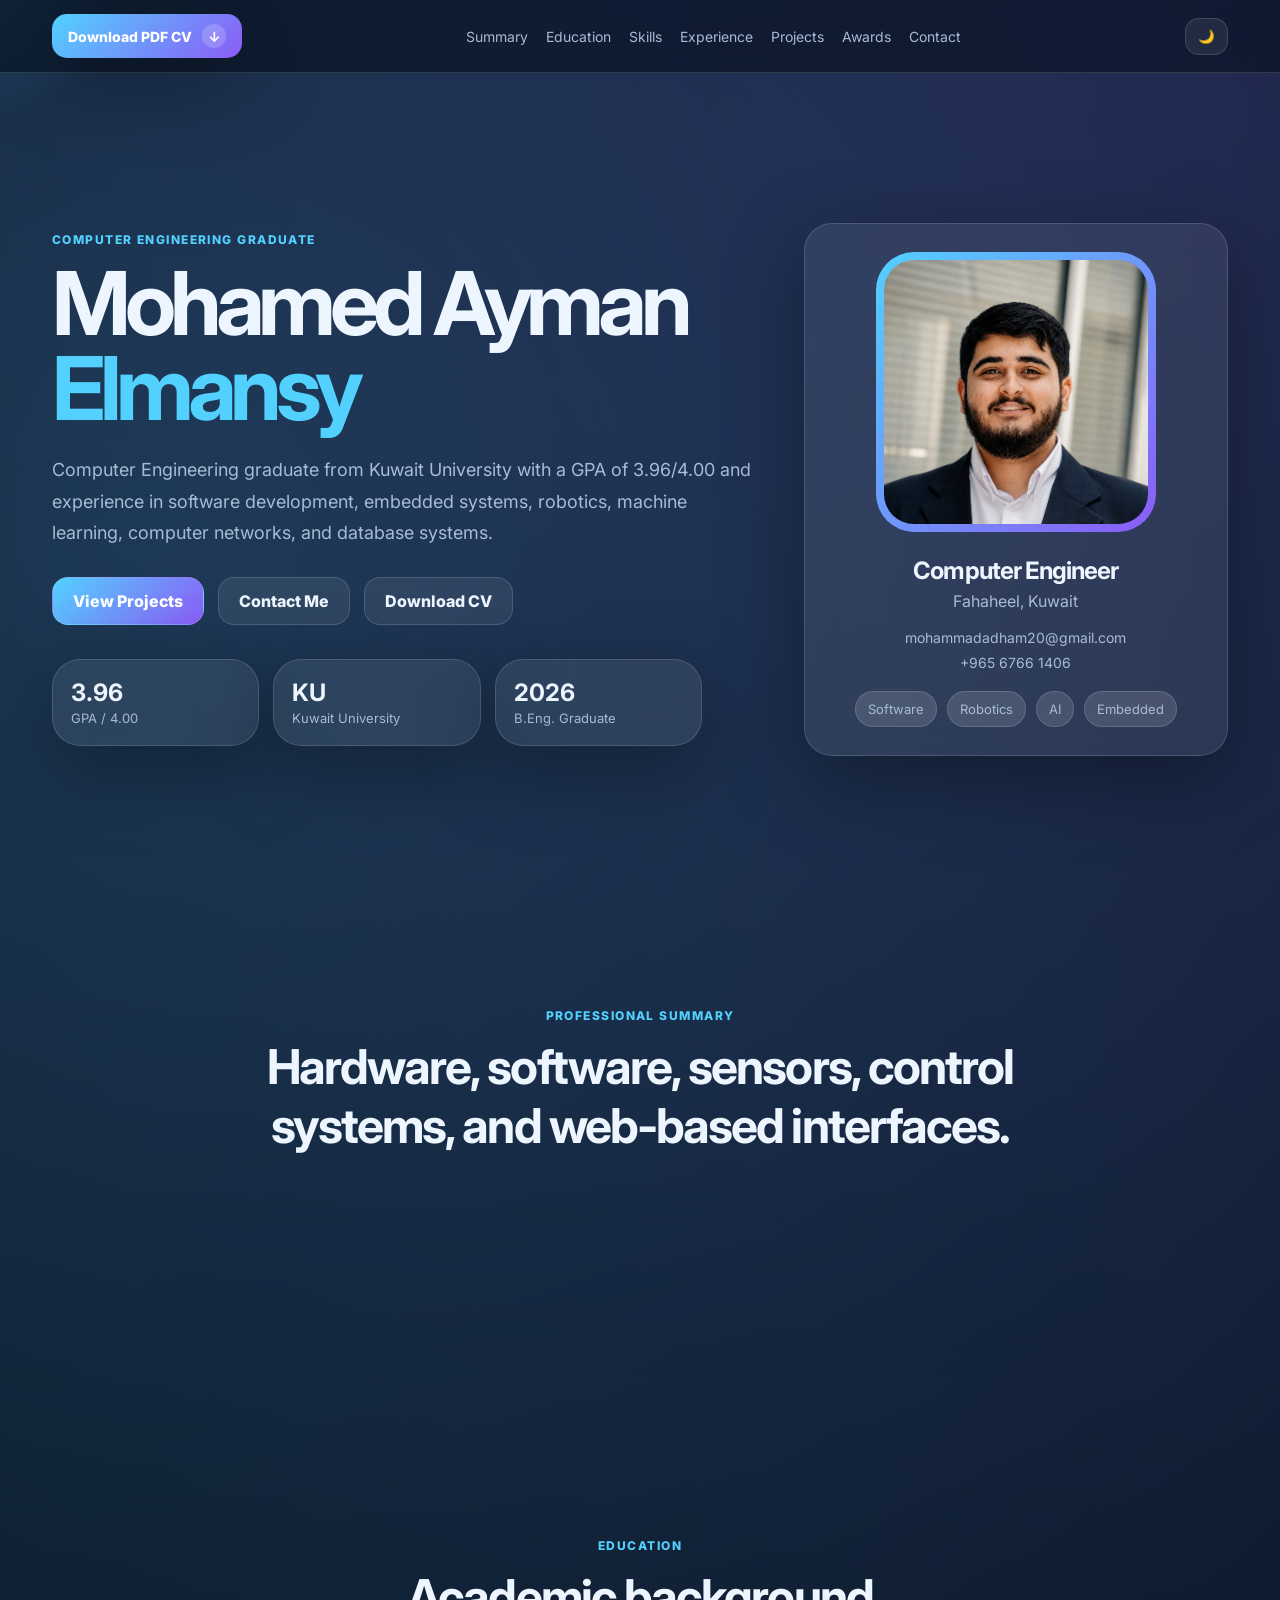
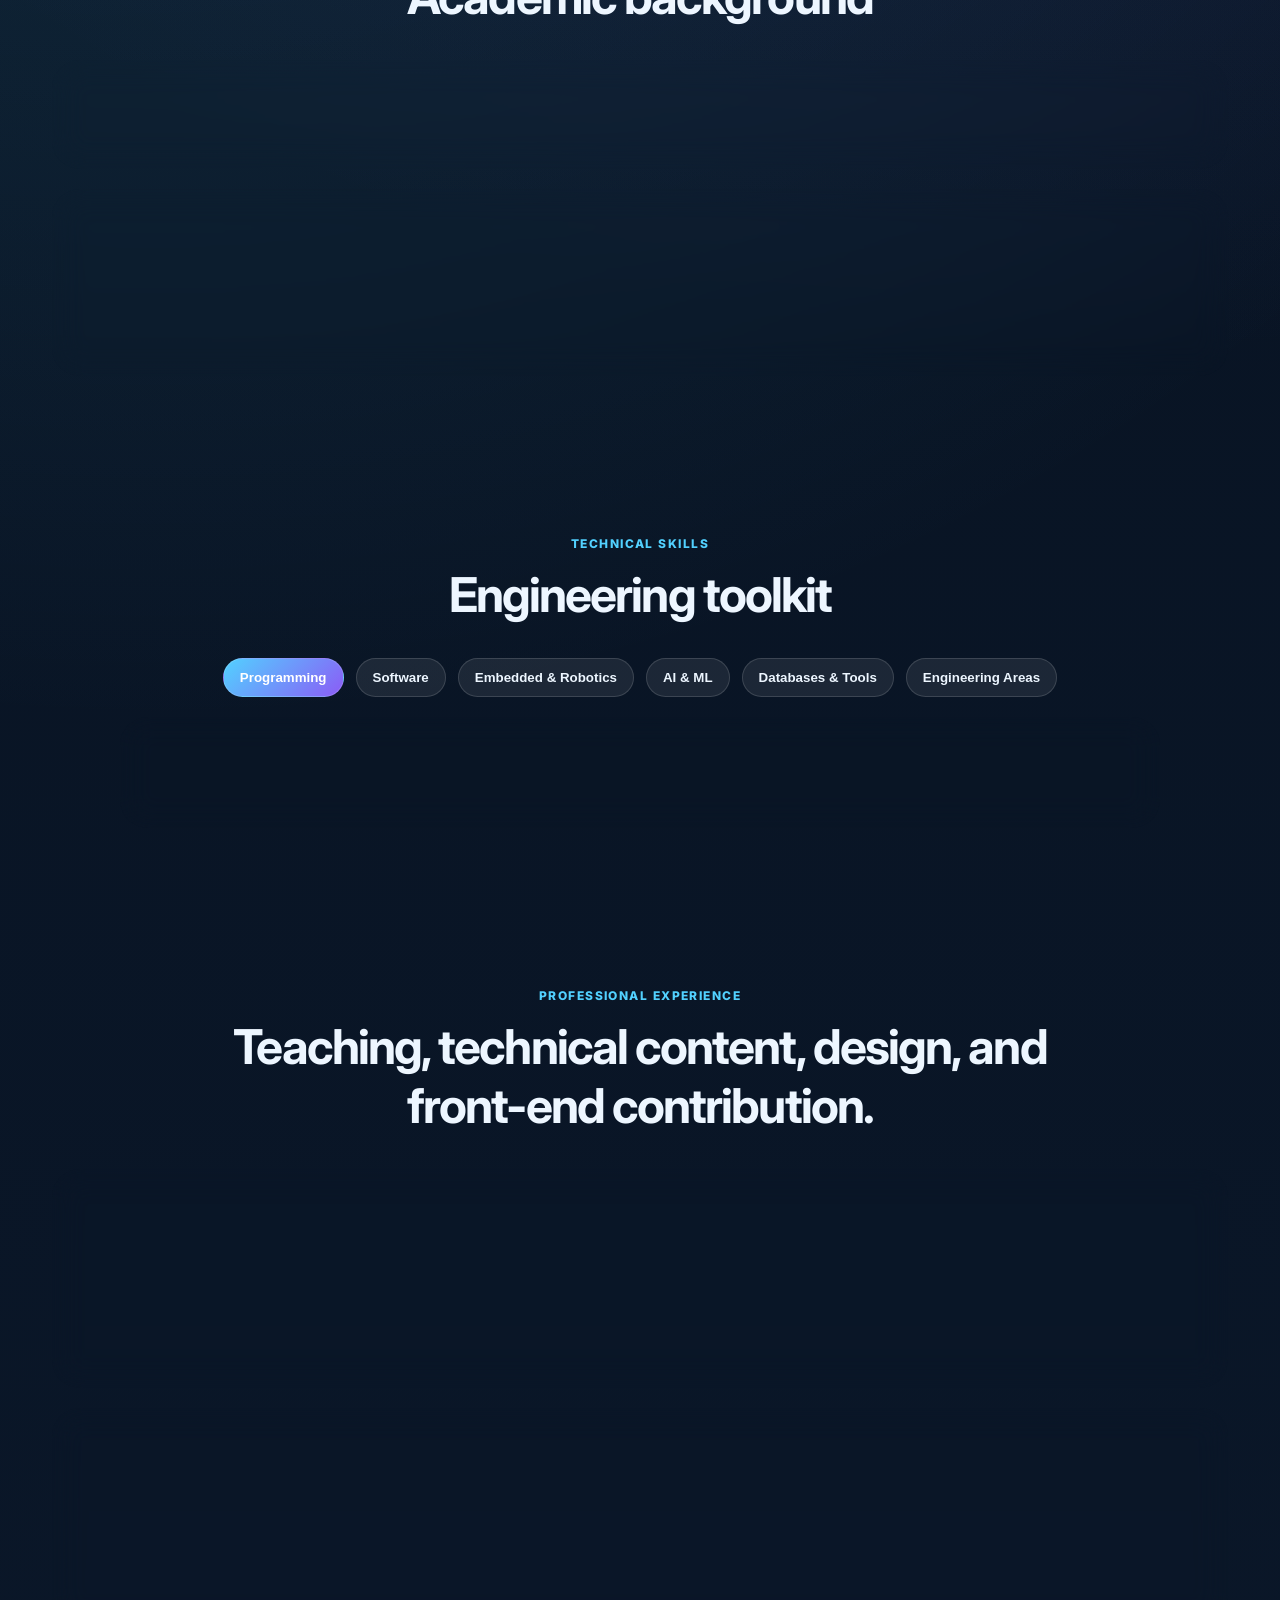
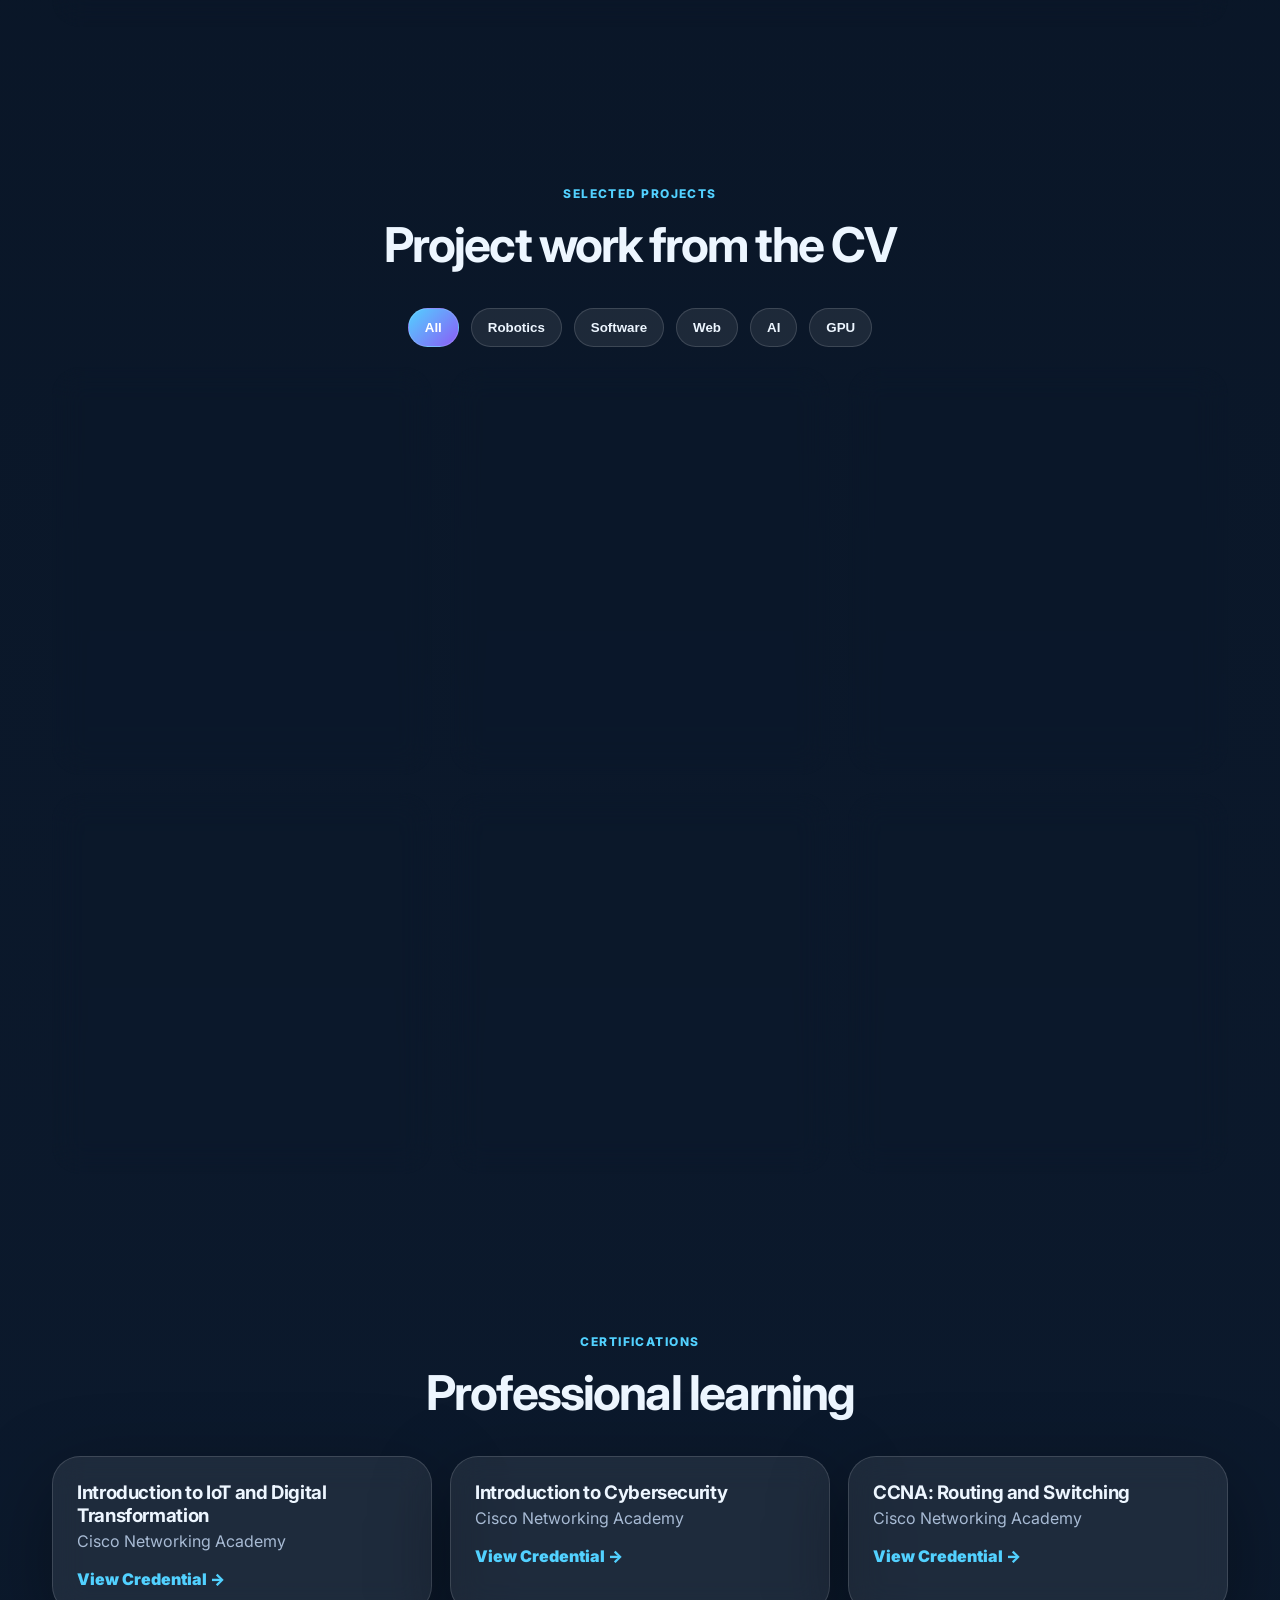
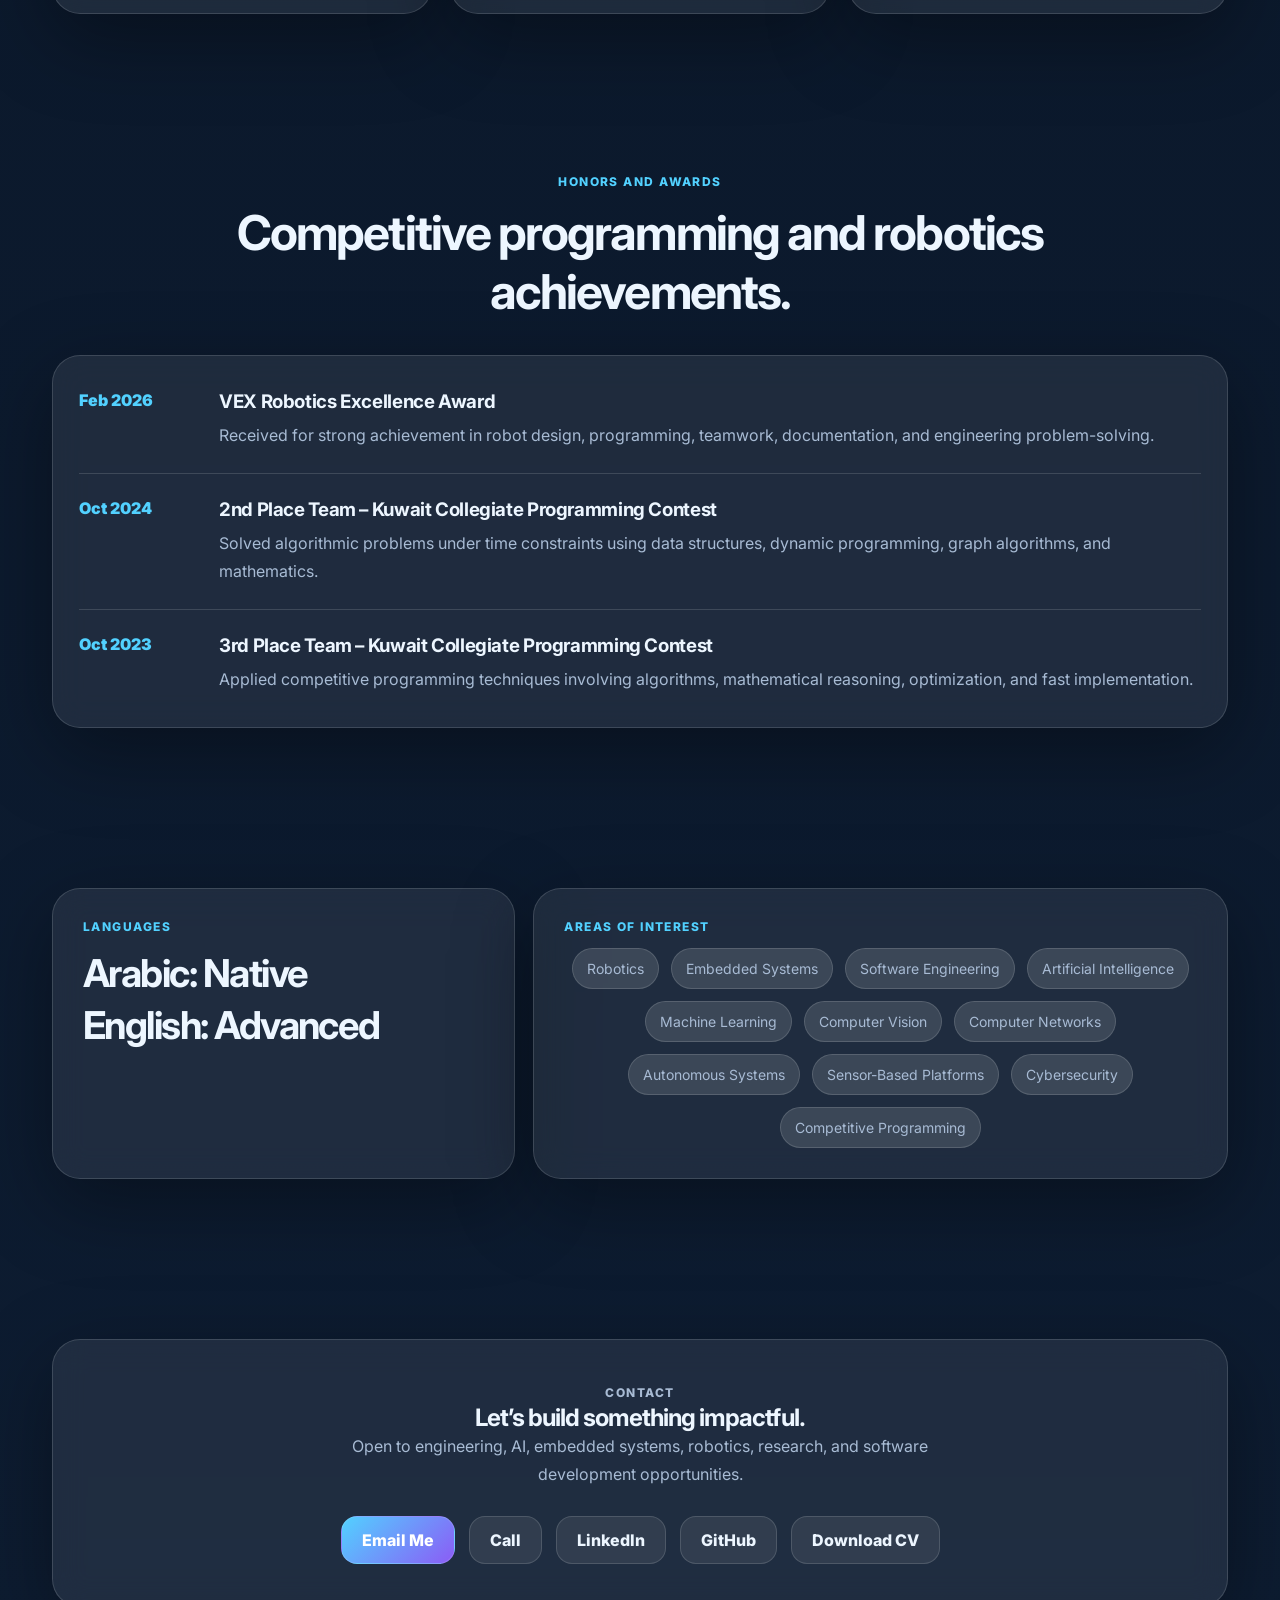
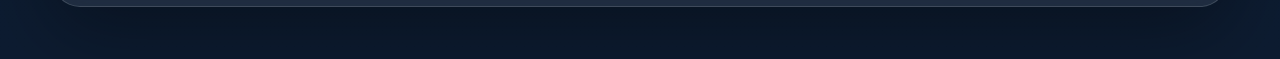
==== commit f99964f4: "Update index.html" ====
--- a/index.html
+++ b/index.html
@@ -294,7 +294,7 @@
         <p>Open to engineering, AI, embedded systems, robotics, research, and software development opportunities.</p>
         <div class="contact-actions">
           <a class="btn primary" href="mailto:mohammadadham20@gmail.com">Email Me</a>
-          <a class="btn secondary" href="tel:+96567661404">Call</a>
+          <a class="btn secondary" href="tel:+96567661406">Call</a>
           <a class="btn secondary" href="https://www.linkedin.com/in/mo-elmansy/" target="_blank" rel="noreferrer">LinkedIn</a>
           <a class="btn secondary" href="https://github.com/momansy/" target="_blank" rel="noreferrer">GitHub</a>
           <a class="btn secondary" href="assets/Mohamed_Ayman_Elmansy_CV.pdf" download>Download CV</a>
